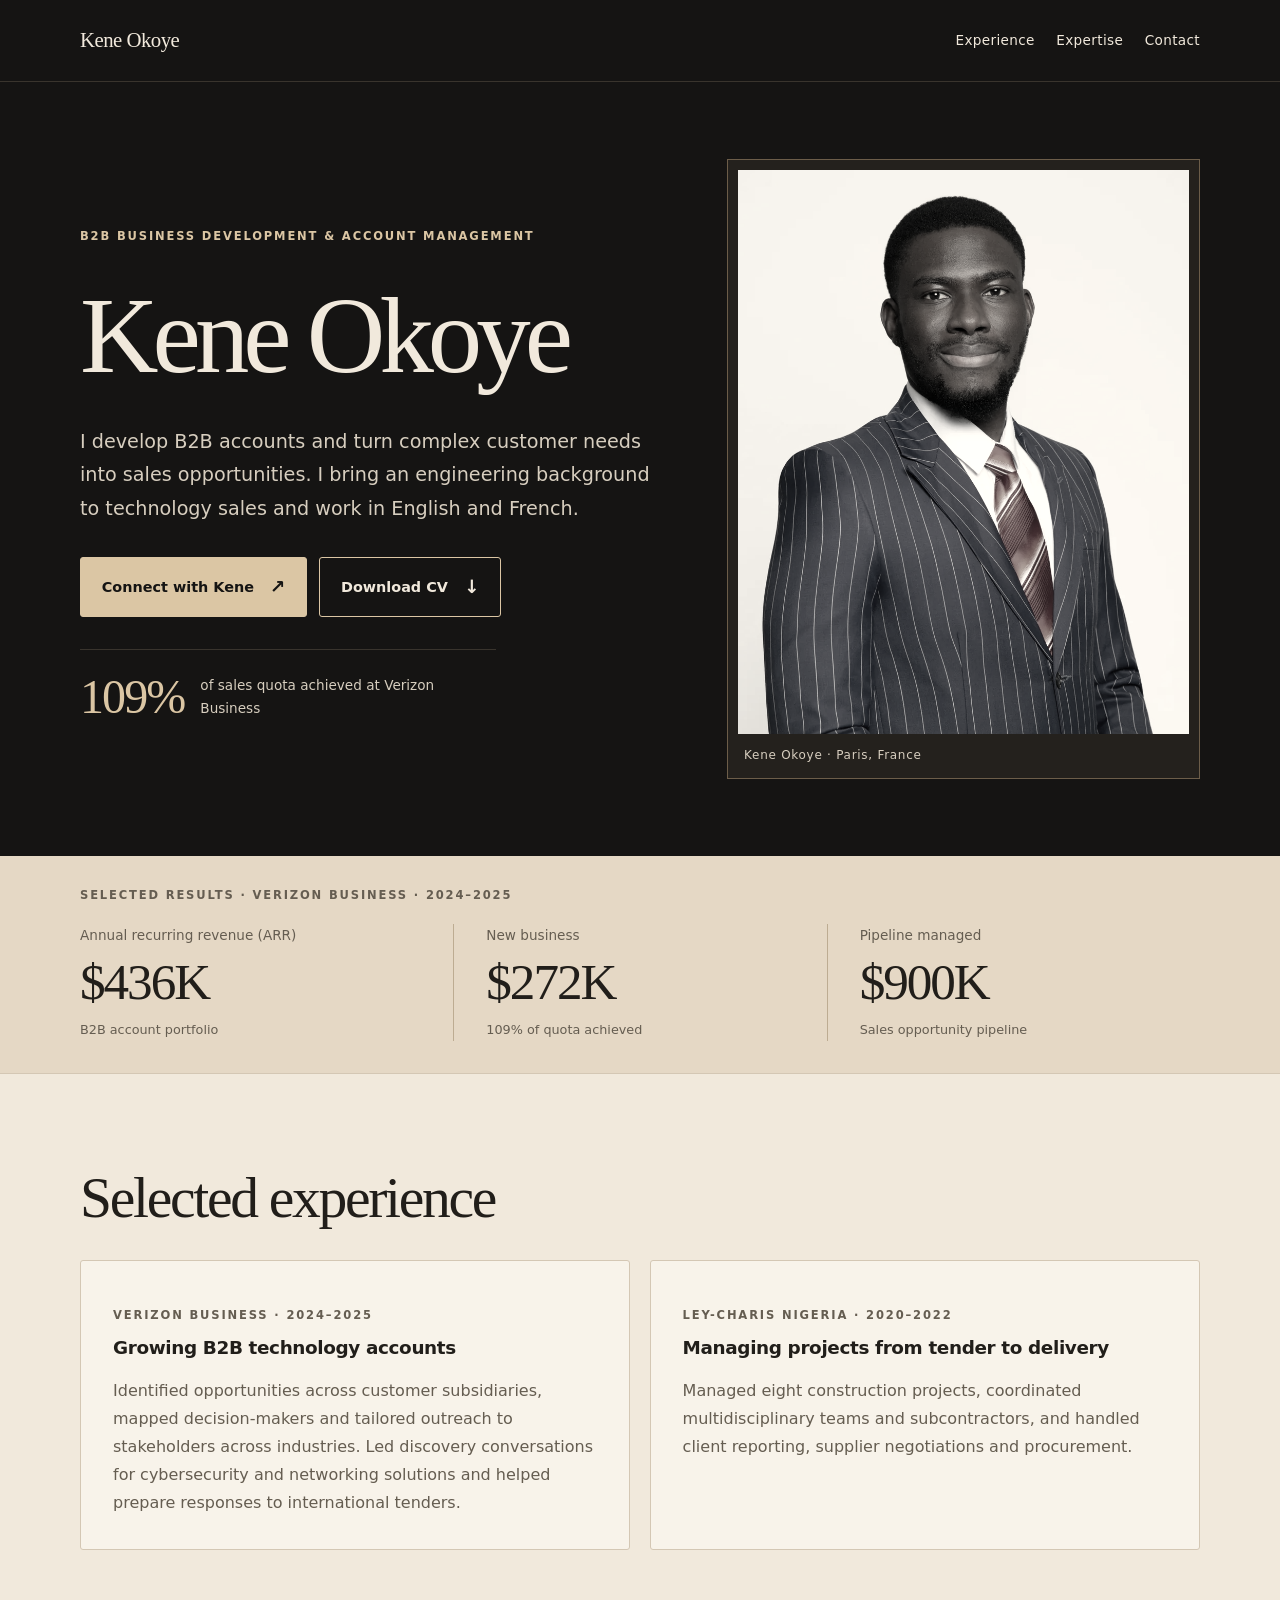
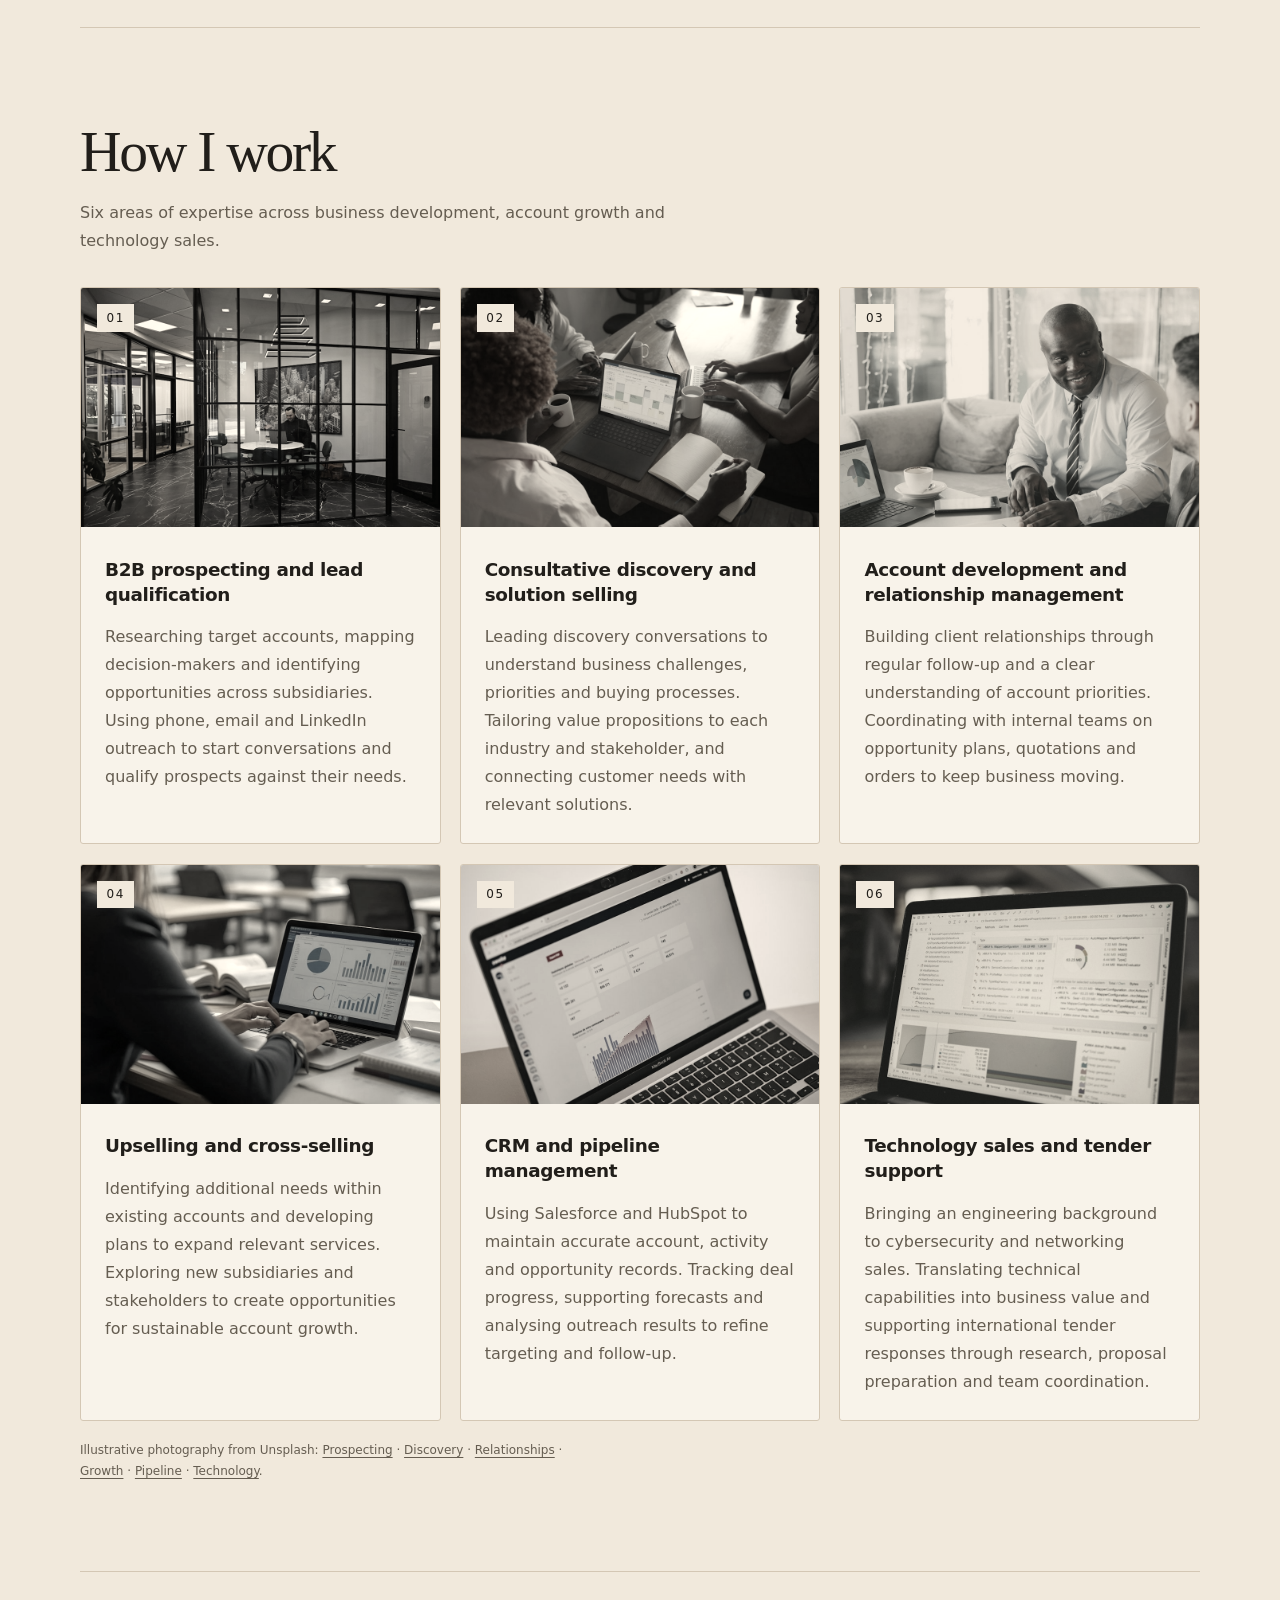
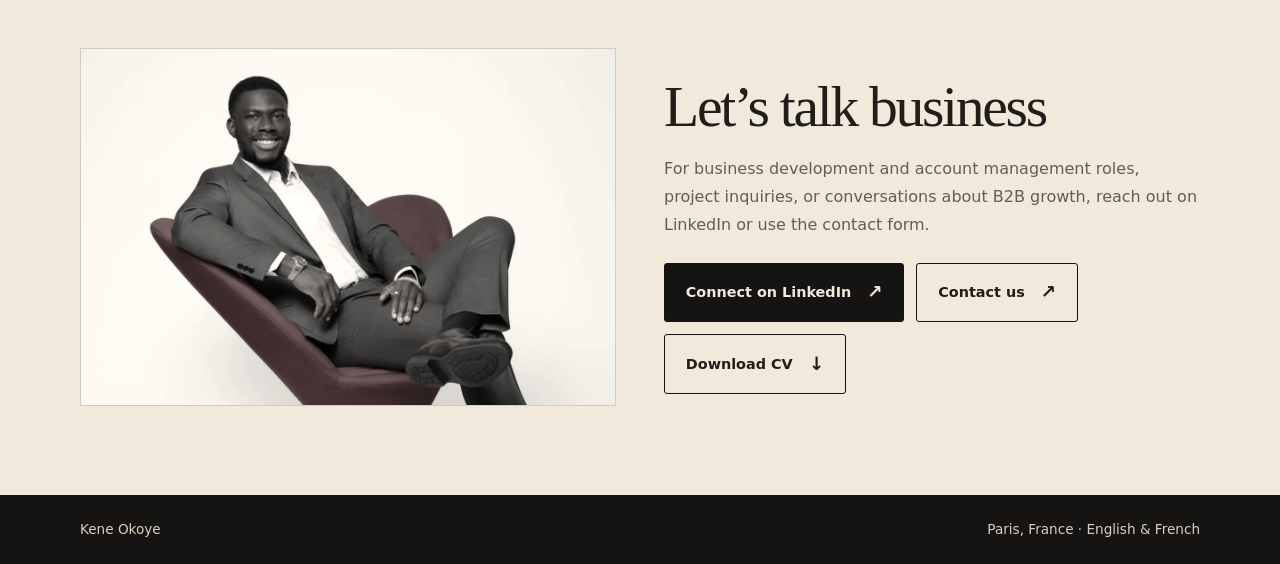
==== index.html @ db41cf18 "Build Kene Okoye portfolio with expertise, results, contact form and CV" ====
<!doctype html>
<html lang="en">
<head>
  <meta charset="utf-8">
  <meta name="viewport" content="width=device-width, initial-scale=1">
  <meta name="description" content="Kene Okoye, bilingual B2B business development and account management professional based in Paris.">
  <title>Kene Okoye | Business Development &amp; Account Management</title>
  <style>
    :root { color-scheme: light; --ink:#211e1a; --dark:#151413; --cream:#f1e9dc; --accent:#dbc6a4; --muted:#655d51; --line:#d4c7b4; --paper:#f8f3ea; }
    * { box-sizing:border-box; }
    html { scroll-behavior:smooth; scroll-padding-top:1.5rem; }
    body { margin:0; font:1rem/1.75 system-ui,sans-serif; color:var(--ink); background:var(--cream); -webkit-font-smoothing:antialiased; }
    ::selection { background:var(--accent); color:var(--dark); }
    .wrap { width:min(1120px, calc(100% - 3rem)); margin:auto; }
    header, .hero, footer { background:var(--dark); color:var(--cream); }
    header { border-bottom:1px solid #39342d; }
    nav, .footer-row { display:flex; align-items:center; justify-content:space-between; flex-wrap:wrap; gap:1rem; padding-block:1.4rem; }
    nav div { display:flex; flex-wrap:wrap; gap:.65rem 1.35rem; }
    a { color:inherit; text-underline-offset:.25em; }
    nav a, .button { text-decoration:none; }
    nav a:hover { text-decoration:underline; }
    a:focus-visible { outline:3px solid currentColor; outline-offset:5px; }
    .brand { font-family:Georgia,serif; font-size:1.3rem; letter-spacing:-.025em; }
    nav div a { font-size:.85rem; letter-spacing:.025em; padding-block:.3rem; }
    .skip-link { position:absolute; top:.5rem; left:1rem; padding:.5rem 1rem; background:var(--cream); color:var(--dark); transform:translateY(-200%); z-index:2; }
    .skip-link:focus { transform:translateY(0); }
    .hero .wrap { padding-block:clamp(3rem, 6vw, 6rem); display:grid; grid-template-columns:minmax(0,1.25fr) minmax(0,1fr); gap:3.5rem; align-items:center; }
    .hero-portrait { margin:0; padding: .6rem; border:1px solid #6c5d49; background:#24211d; }
    .hero-portrait img { display:block; width:100%; height:auto; aspect-ratio:4/5; object-fit:cover; object-position:50% 25%; filter:grayscale(.9) sepia(.1); }
    .hero-portrait figcaption { padding:.65rem .4rem .2rem; color:#d7cebf; font-size:.75rem; letter-spacing:.06em; }
    .eyebrow { text-transform:uppercase; letter-spacing:.16em; font-size:.72rem; font-weight:650; }
    .hero .eyebrow { color:var(--accent); }
    h1,h2 { font-family:Georgia,serif; font-weight:400; line-height:1.04; margin:.3em 0; }
    h1 { font-size:clamp(3.4rem, 8.5vw, 7.3rem); letter-spacing:-.055em; }
    h2 { font-size:clamp(2.2rem, 4.5vw, 3.6rem); letter-spacing:-.04em; }
    h3 { font-size:1.15rem; font-weight:600; line-height:1.35; margin:.4rem 0; letter-spacing:-.02em; }
    p { max-width:64ch; }
    .intro { font-size:clamp(1.05rem, 1.8vw, 1.2rem); color:#d7cebf; max-width:58ch; margin-block:1.5rem 2rem; }
    .button { display:inline-flex; align-items:center; gap:1rem; border:1px solid var(--dark); border-radius:3px; padding:.8rem 1.3rem; background:var(--dark); color:var(--cream); font-size:.9rem; font-weight:600; transition:background .18s,color .18s; }
    .button::after { content:'\2197'; font-size:1.15rem; }
    .button:hover { background:#3a332a; }
    .hero .button { background:var(--accent); border-color:var(--accent); color:var(--dark); }
    .hero .button:hover { background:var(--cream); }
    .hero .button-secondary { background:transparent; border-color:var(--accent); color:var(--cream); }
    .hero .button-secondary:hover { background:var(--accent); color:var(--dark); }
    .button-download::after { content:'\2193'; }
    .metric { display:flex; align-items:center; gap:1rem; margin-top:2rem; padding-top:1.3rem; border-top:1px solid #39342d; font-size:.85rem; color:#d7cebf; max-width:26rem; }
    .metric strong { flex:none; color:var(--accent); font:3rem/1.1 Georgia,serif; letter-spacing:-.04em; }
    .results-band { background:#e5d8c5; border-bottom:1px solid var(--line); padding-block:1.8rem 2rem; }
    .results-band .eyebrow { color:var(--muted); margin:0 0 1.2rem; }
    .results { display:grid; grid-template-columns:repeat(3,minmax(0,1fr)); margin:0; }
    .results > div { padding:0 2rem; border-left:1px solid #bdac92; }
    .results > div:first-child { padding-left:0; border-left:0; }
    .results dt { font-size:.85rem; color:var(--muted); }
    .results dd { margin:.3rem 0 0; font:clamp(2.3rem,4vw,3.2rem)/1.15 Georgia,serif; letter-spacing:-.04em; }
    .results small { display:block; margin-top:.45rem; font-size:.8rem; color:var(--muted); }
    section { padding-block:clamp(2.8rem, 6vw, 5.5rem); }
    section + section { border-top:1px solid var(--line); }
    .grid { display:grid; grid-template-columns:repeat(2,minmax(0,1fr)); gap:1.2rem; margin-top:2rem; }
    article { padding:clamp(1.3rem, 3vw, 2rem); border:1px solid var(--line); border-radius:3px; background:var(--paper); }
    article .eyebrow, .muted { color:var(--muted); }
    article p:last-child { margin-bottom:0; color:var(--muted); }
    .expertise-grid { grid-template-columns:repeat(3,minmax(0,1fr)); counter-reset:expertise; }
    .expertise-grid article { counter-increment:expertise; padding:0; overflow:hidden; position:relative; }
    .expertise-grid article::before { content:counter(expertise,decimal-leading-zero); position:absolute; top:1rem; left:1rem; z-index:1; padding:.3rem .6rem; background:var(--cream); color:var(--ink); font:.75rem/1.5 system-ui,sans-serif; letter-spacing:.12em; }
    .expertise-image { display:block; width:100%; height:auto; aspect-ratio:3/2; object-fit:cover; filter:grayscale(.85) sepia(.18); }
    .expertise-content { padding:1.5rem; }
    .photo-credits { margin-top:1.2rem; font-size:.75rem; color:var(--muted); }
    .section-intro { color:var(--muted); margin-top:1rem; }
    #contact { padding-bottom:clamp(3.5rem,7vw,6rem); display:grid; grid-template-columns:minmax(0,1fr) minmax(0,1fr); align-items:center; gap:3rem; }
    .contact-photo { margin:0; }
    .contact-photo img { display:block; width:100%; height:auto; aspect-ratio:3/2; object-fit:cover; filter:grayscale(.9) sepia(.1); border:1px solid var(--line); }
    #contact p { color:var(--muted); margin-bottom:1.5rem; }
    .contact-actions { display:flex; flex-wrap:wrap; align-items:center; gap:.75rem; }
    .button-secondary { background:transparent; color:var(--ink); }
    .button-secondary:hover { background:var(--accent); }
    .footer-row { font-size:.85rem; color:#d7cebf; }
    @media (max-width:900px) { .expertise-grid { grid-template-columns:repeat(2,minmax(0,1fr)); } .hero .wrap { grid-template-columns:1fr; gap:2.5rem; } .hero-portrait { width:min(100%,440px); } #contact { gap:2rem; } }
    @media (max-width:680px) { .grid,#contact { grid-template-columns:1fr; } .metric { max-width:100%; } .wrap { width:calc(100% - 2rem); } .results { grid-template-columns:1fr; gap:1.2rem; } .results > div { padding:1.2rem 0 0; border-left:0; border-top:1px solid #bdac92; } .results > div:first-child { padding-top:0; border-top:0; } }
    @media (prefers-reduced-motion:reduce) { html { scroll-behavior:auto; } .button { transition:none; } }
  </style>
</head>
<body>
  <a class="skip-link" href="#top">Skip to content</a>
  <header>
    <nav class="wrap" aria-label="Main navigation">
      <a class="brand" href="#top">Kene Okoye</a>
      <div><a href="#experience">Experience</a><a href="#expertise">Expertise</a><a href="#contact">Contact</a></div>
    </nav>
  </header>
  <main id="top">
    <div class="hero">
      <div class="wrap">
        <div>
          <p class="eyebrow">B2B business development &amp; account management</p>
          <h1>Kene Okoye</h1>
          <p class="intro">I develop B2B accounts and turn complex customer needs into sales opportunities. I bring an engineering background to technology sales and work in English and French.</p>
          <div class="contact-actions">
            <a class="button" href="#contact">Connect with Kene</a>
            <a class="button button-secondary button-download" href="assets/documents/kene-okoye-cv.pdf" download="Kene-Okoye-CV.pdf">Download CV</a>
          </div>
          <aside class="metric" aria-label="Sales result"><strong>109%</strong><span>of sales quota achieved at Verizon Business</span></aside>
        </div>
        <figure class="hero-portrait">
          <img src="assets/images/kene-headshot.webp" alt="Kene Okoye in a suit" width="1100" height="1100" fetchpriority="high" decoding="async">
          <figcaption>Kene Okoye · Paris, France</figcaption>
        </figure>
      </div>
    </div>
    <div class="results-band" aria-label="Verizon Business sales results">
      <div class="wrap">
        <p class="eyebrow">Selected results · Verizon Business · 2024–2025</p>
        <dl class="results">
          <div><dt>Annual recurring revenue (ARR)</dt><dd>$436K</dd><small>B2B account portfolio</small></div>
          <div><dt>New business</dt><dd>$272K</dd><small>109% of quota achieved</small></div>
          <div><dt>Pipeline managed</dt><dd>$900K</dd><small>Sales opportunity pipeline</small></div>
        </dl>
      </div>
    </div>
    <div class="wrap">
      <section id="experience">
        <h2>Selected experience</h2>
        <div class="grid">
          <article>
            <p class="eyebrow">Verizon Business · 2024–2025</p>
            <h3>Growing B2B technology accounts</h3>
            <p>Identified opportunities across customer subsidiaries, mapped decision-makers and tailored outreach to stakeholders across industries. Led discovery conversations for cybersecurity and networking solutions and helped prepare responses to international tenders.</p>
          </article>
          <article>
            <p class="eyebrow">Ley-Charis Nigeria · 2020–2022</p>
            <h3>Managing projects from tender to delivery</h3>
            <p>Managed eight construction projects, coordinated multidisciplinary teams and subcontractors, and handled client reporting, supplier negotiations and procurement.</p>
          </article>
        </div>
      </section>
      <section id="expertise">
        <h2>How I work</h2>
        <p class="section-intro">Six areas of expertise across business development, account growth and technology sales.</p>
        <div class="grid expertise-grid">
          <article>
            <img class="expertise-image" src="assets/images/prospecting.jpg" alt="Professional researching accounts on a laptop in a modern office" width="900" height="600" loading="lazy" decoding="async">
            <div class="expertise-content">
            <h3>B2B prospecting and lead qualification</h3>
            <p>Researching target accounts, mapping decision-makers and identifying opportunities across subsidiaries. Using phone, email and LinkedIn outreach to start conversations and qualify prospects against their needs.</p>
            </div>
          </article>
          <article>
            <img class="expertise-image" src="assets/images/discovery.jpg" alt="Colleagues discussing plans together around a laptop" width="900" height="600" loading="lazy" decoding="async">
            <div class="expertise-content">
            <h3>Consultative discovery and solution selling</h3>
            <p>Leading discovery conversations to understand business challenges, priorities and buying processes. Tailoring value propositions to each industry and stakeholder, and connecting customer needs with relevant solutions.</p>
            </div>
          </article>
          <article>
            <img class="expertise-image" src="assets/images/relationships.jpg" alt="Business professionals reviewing information together during a meeting" width="900" height="600" loading="lazy" decoding="async">
            <div class="expertise-content">
            <h3>Account development and relationship management</h3>
            <p>Building client relationships through regular follow-up and a clear understanding of account priorities. Coordinating with internal teams on opportunity plans, quotations and orders to keep business moving.</p>
            </div>
          </article>
          <article>
            <img class="expertise-image" src="assets/images/growth.jpg" alt="Professional analysing charts and business performance on a laptop" width="900" height="600" loading="lazy" decoding="async">
            <div class="expertise-content">
            <h3>Upselling and cross-selling</h3>
            <p>Identifying additional needs within existing accounts and developing plans to expand relevant services. Exploring new subsidiaries and stakeholders to create opportunities for sustainable account growth.</p>
            </div>
          </article>
          <article>
            <img class="expertise-image" src="assets/images/pipeline.jpg" alt="Laptop displaying an analytics dashboard with charts and statistics" width="900" height="600" loading="lazy" decoding="async">
            <div class="expertise-content">
            <h3>CRM and pipeline management</h3>
            <p>Using Salesforce and HubSpot to maintain accurate account, activity and opportunity records. Tracking deal progress, supporting forecasts and analysing outreach results to refine targeting and follow-up.</p>
            </div>
          </article>
          <article>
            <img class="expertise-image" src="assets/images/technology.jpg" alt="Computer screen displaying code and data charts" width="900" height="600" loading="lazy" decoding="async">
            <div class="expertise-content">
            <h3>Technology sales and tender support</h3>
            <p>Bringing an engineering background to cybersecurity and networking sales. Translating technical capabilities into business value and supporting international tender responses through research, proposal preparation and team coordination.</p>
            </div>
          </article>
        </div>
        <p class="photo-credits">Illustrative photography from Unsplash:
          <a href="https://unsplash.com/photos/man-working-on-laptop-in-modern-office-meeting-room-6PndD8S9XMw">Prospecting</a> ·
          <a href="https://unsplash.com/photos/three-people-in-a-meeting-at-a-table-discussing-schedule-on-their-microsoft-laptop-FUGfBZDQOwI">Discovery</a> ·
          <a href="https://unsplash.com/photos/two-businessmen-in-a-meeting-with-laptop-and-laptop-1gMIeDTl2u8">Relationships</a> ·
          <a href="https://unsplash.com/photos/woman-working-on-laptop-with-charts-and-graphs-KNQUEQwTCY4">Growth</a> ·
          <a href="https://unsplash.com/photos/a-laptop-screen-displays-data-analytics-charts-and-statistics-fDisDvdiqrQ">Pipeline</a> ·
          <a href="https://unsplash.com/photos/laptop-screen-displaying-code-and-data-charts-GQOylIn892U">Technology</a>.
        </p>
      </section>
      <section id="contact">
        <figure class="contact-photo">
          <img src="assets/images/kene-seated.webp" alt="Kene Okoye smiling while seated in an armchair" width="1200" height="800" loading="lazy" decoding="async">
        </figure>
        <div>
        <h2>Let’s talk business</h2>
        <p>For business development and account management roles, project inquiries, or conversations about B2B growth, reach out on LinkedIn or use the contact form.</p>
        <div class="contact-actions">
          <a class="button" href="https://www.linkedin.com/in/kene-okoye01/">Connect on LinkedIn</a>
          <a class="button button-secondary" href="https://docs.google.com/forms/d/e/1FAIpQLScuPW3dNov2csbf04RB3wvjahwgCT53F1jnIrBl4T7dd1xnuA/viewform?usp=publish-editor" target="_blank" rel="noopener noreferrer">Contact us</a>
          <a class="button button-secondary button-download" href="assets/documents/kene-okoye-cv.pdf" download="Kene-Okoye-CV.pdf">Download CV</a>
        </div>
        </div>
      </section>
    </div>
  </main>
  <footer>
    <div class="wrap footer-row"><span>Kene Okoye</span><span>Paris, France · English &amp; French</span></div>
  </footer>
</body>
</html>
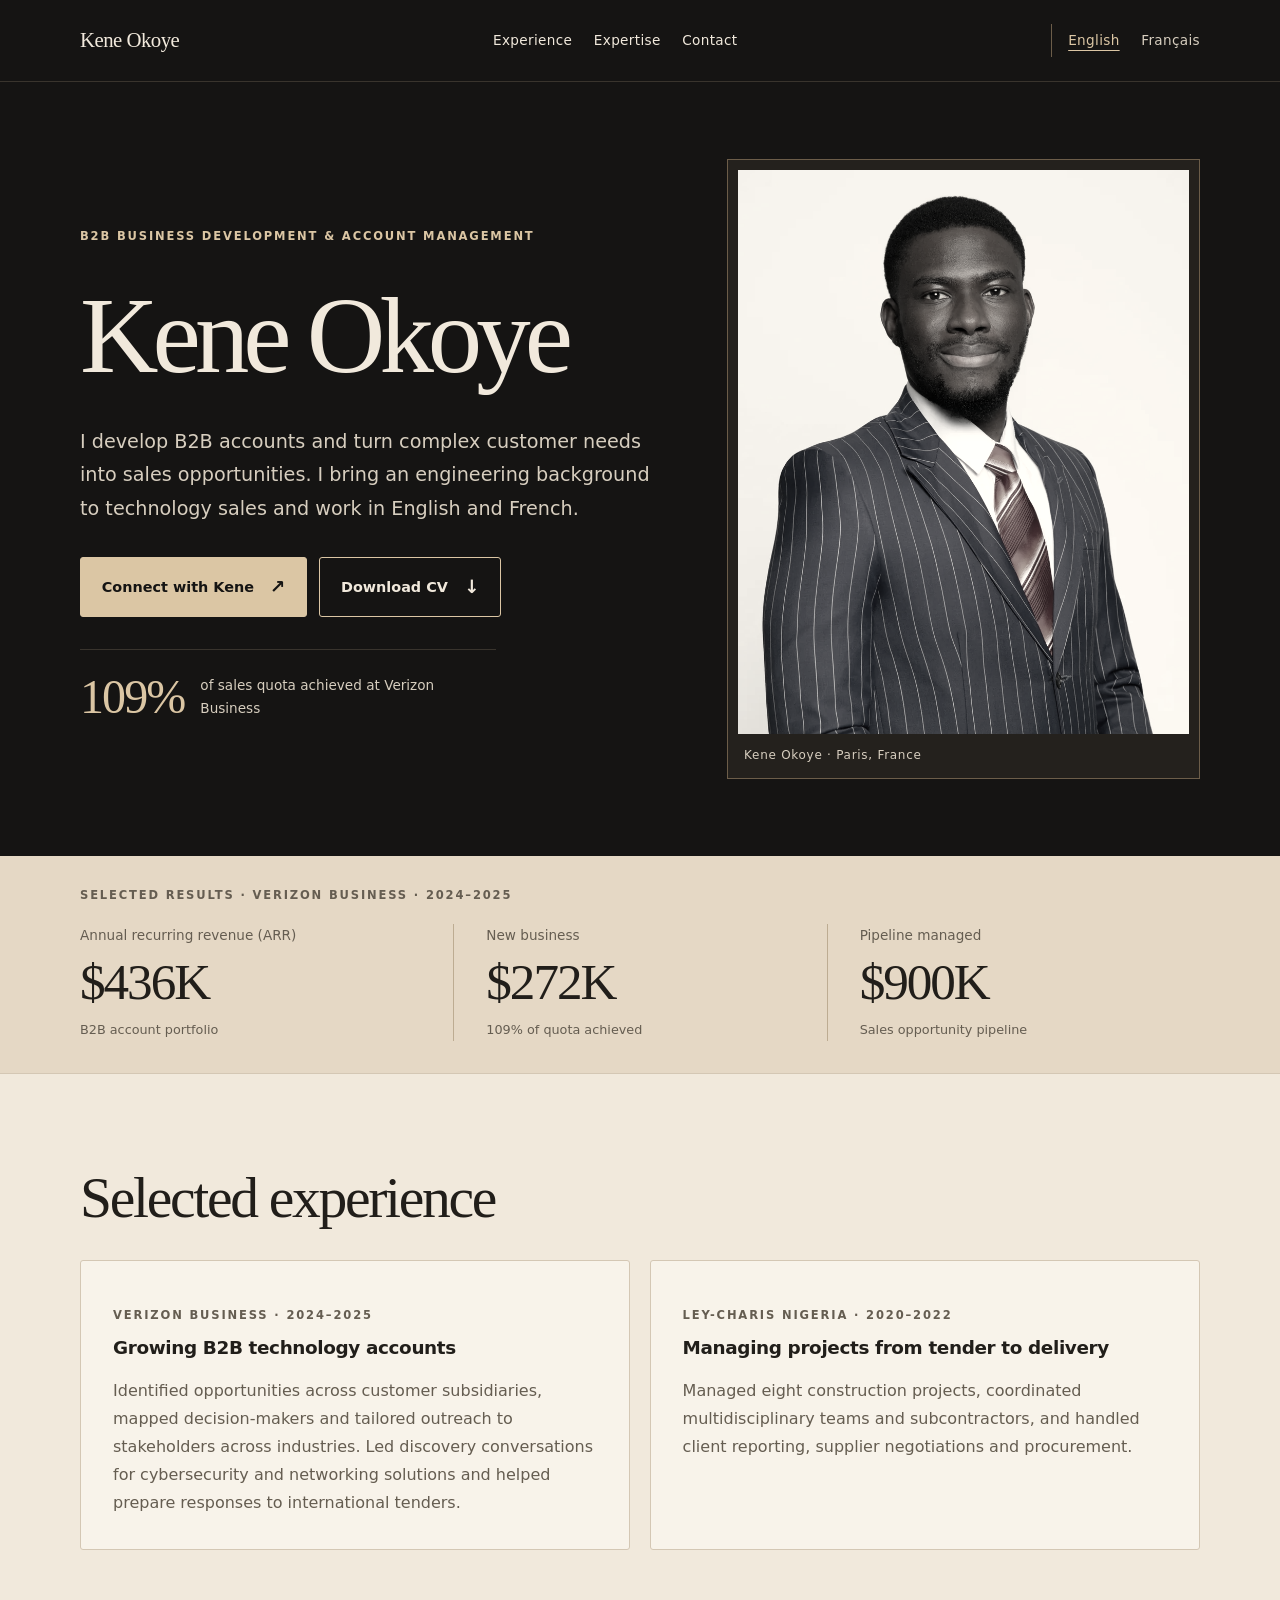
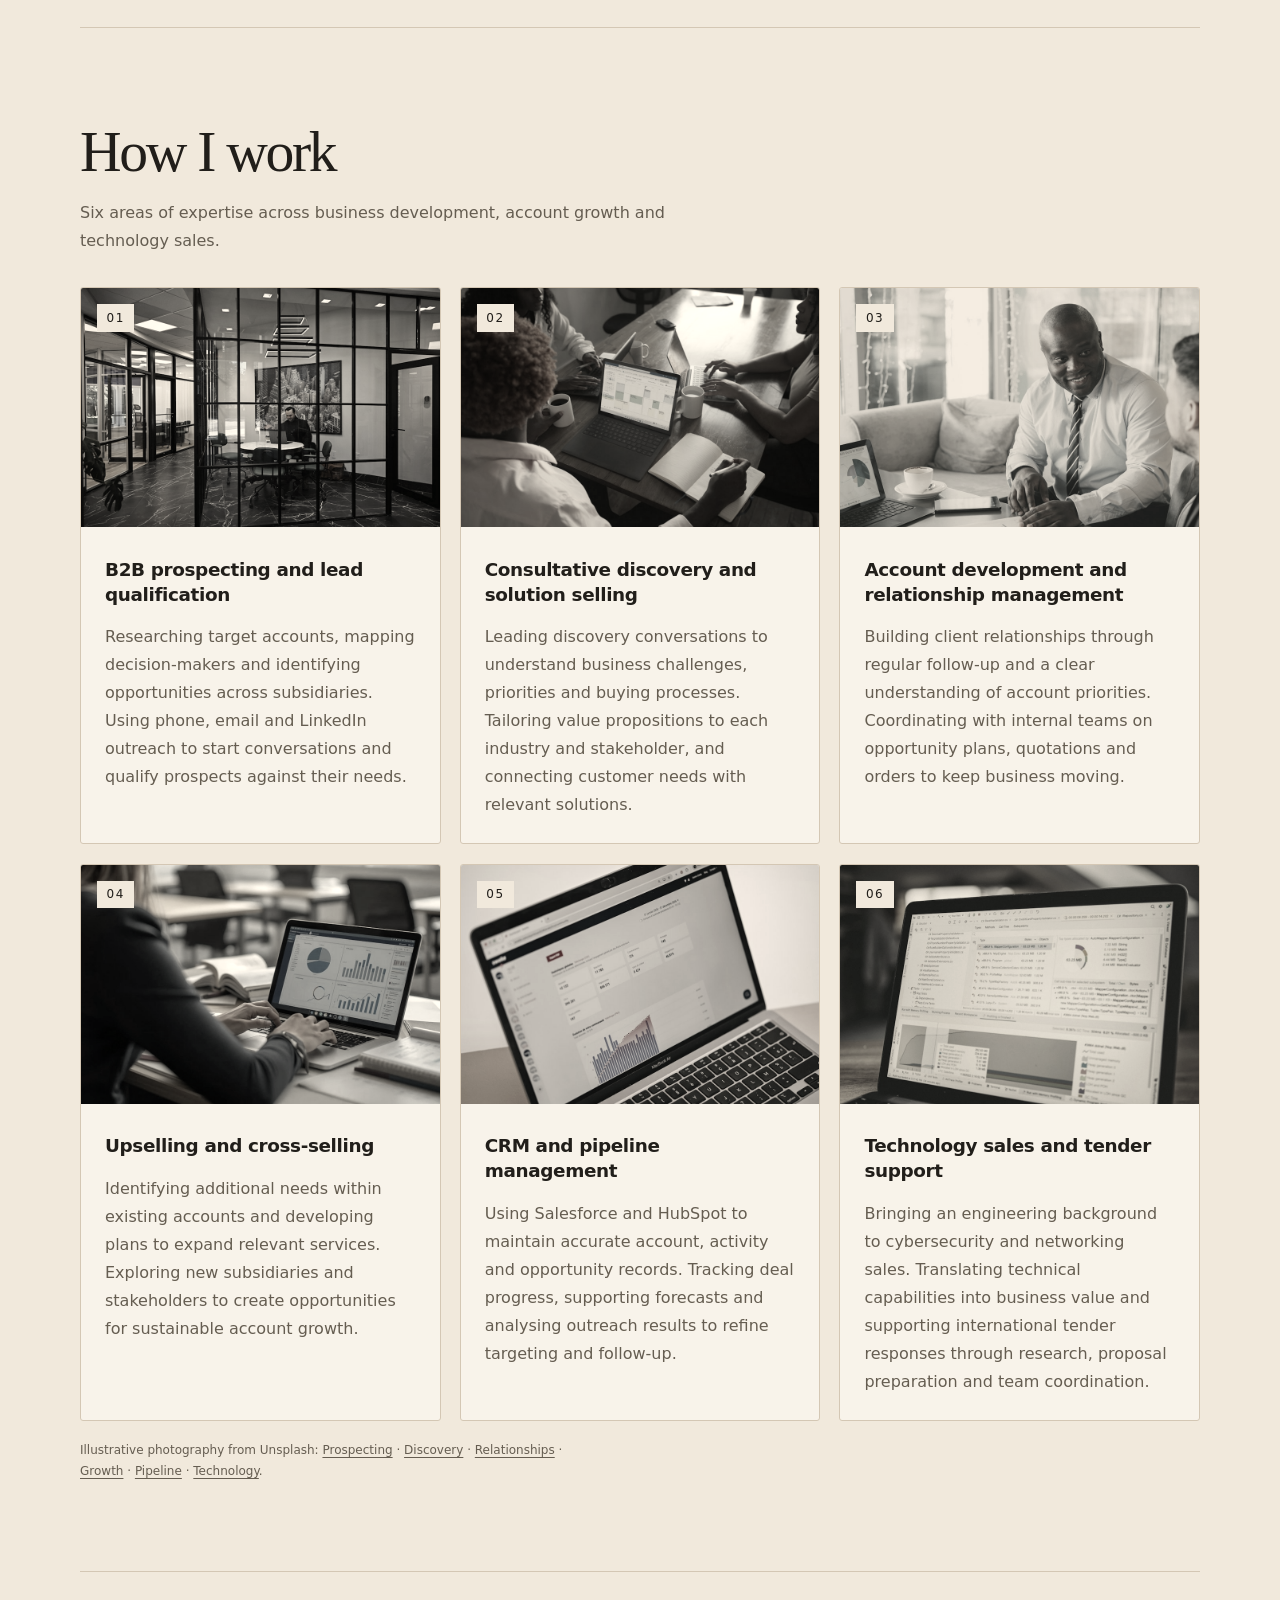
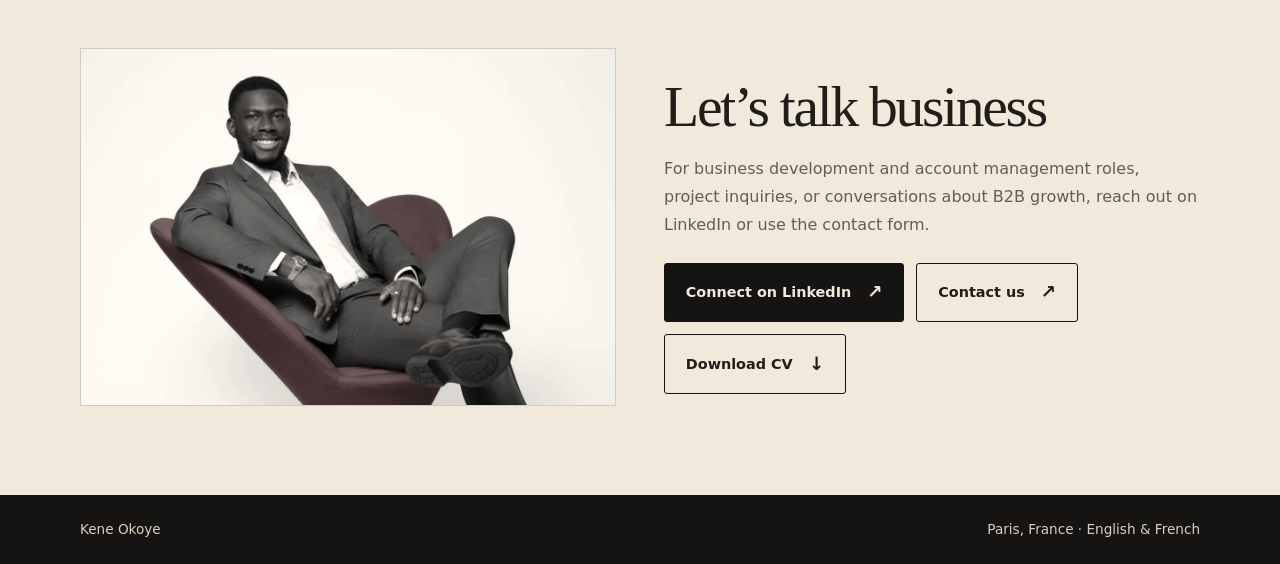
==== commit d6c2d0c1: "Add French portfolio and English/French language switcher" ====
--- a/index.html
+++ b/index.html
@@ -4,81 +4,11 @@
   <meta charset="utf-8">
   <meta name="viewport" content="width=device-width, initial-scale=1">
   <meta name="description" content="Kene Okoye, bilingual B2B business development and account management professional based in Paris.">
+  <link rel="alternate" hreflang="en" href="https://keneokoye007.github.io/portfolio/">
+  <link rel="alternate" hreflang="fr" href="https://keneokoye007.github.io/portfolio/fr.html">
+  <link rel="alternate" hreflang="x-default" href="https://keneokoye007.github.io/portfolio/">
   <title>Kene Okoye | Business Development &amp; Account Management</title>
-  <style>
-    :root { color-scheme: light; --ink:#211e1a; --dark:#151413; --cream:#f1e9dc; --accent:#dbc6a4; --muted:#655d51; --line:#d4c7b4; --paper:#f8f3ea; }
-    * { box-sizing:border-box; }
-    html { scroll-behavior:smooth; scroll-padding-top:1.5rem; }
-    body { margin:0; font:1rem/1.75 system-ui,sans-serif; color:var(--ink); background:var(--cream); -webkit-font-smoothing:antialiased; }
-    ::selection { background:var(--accent); color:var(--dark); }
-    .wrap { width:min(1120px, calc(100% - 3rem)); margin:auto; }
-    header, .hero, footer { background:var(--dark); color:var(--cream); }
-    header { border-bottom:1px solid #39342d; }
-    nav, .footer-row { display:flex; align-items:center; justify-content:space-between; flex-wrap:wrap; gap:1rem; padding-block:1.4rem; }
-    nav div { display:flex; flex-wrap:wrap; gap:.65rem 1.35rem; }
-    a { color:inherit; text-underline-offset:.25em; }
-    nav a, .button { text-decoration:none; }
-    nav a:hover { text-decoration:underline; }
-    a:focus-visible { outline:3px solid currentColor; outline-offset:5px; }
-    .brand { font-family:Georgia,serif; font-size:1.3rem; letter-spacing:-.025em; }
-    nav div a { font-size:.85rem; letter-spacing:.025em; padding-block:.3rem; }
-    .skip-link { position:absolute; top:.5rem; left:1rem; padding:.5rem 1rem; background:var(--cream); color:var(--dark); transform:translateY(-200%); z-index:2; }
-    .skip-link:focus { transform:translateY(0); }
-    .hero .wrap { padding-block:clamp(3rem, 6vw, 6rem); display:grid; grid-template-columns:minmax(0,1.25fr) minmax(0,1fr); gap:3.5rem; align-items:center; }
-    .hero-portrait { margin:0; padding: .6rem; border:1px solid #6c5d49; background:#24211d; }
-    .hero-portrait img { display:block; width:100%; height:auto; aspect-ratio:4/5; object-fit:cover; object-position:50% 25%; filter:grayscale(.9) sepia(.1); }
-    .hero-portrait figcaption { padding:.65rem .4rem .2rem; color:#d7cebf; font-size:.75rem; letter-spacing:.06em; }
-    .eyebrow { text-transform:uppercase; letter-spacing:.16em; font-size:.72rem; font-weight:650; }
-    .hero .eyebrow { color:var(--accent); }
-    h1,h2 { font-family:Georgia,serif; font-weight:400; line-height:1.04; margin:.3em 0; }
-    h1 { font-size:clamp(3.4rem, 8.5vw, 7.3rem); letter-spacing:-.055em; }
-    h2 { font-size:clamp(2.2rem, 4.5vw, 3.6rem); letter-spacing:-.04em; }
-    h3 { font-size:1.15rem; font-weight:600; line-height:1.35; margin:.4rem 0; letter-spacing:-.02em; }
-    p { max-width:64ch; }
-    .intro { font-size:clamp(1.05rem, 1.8vw, 1.2rem); color:#d7cebf; max-width:58ch; margin-block:1.5rem 2rem; }
-    .button { display:inline-flex; align-items:center; gap:1rem; border:1px solid var(--dark); border-radius:3px; padding:.8rem 1.3rem; background:var(--dark); color:var(--cream); font-size:.9rem; font-weight:600; transition:background .18s,color .18s; }
-    .button::after { content:'\2197'; font-size:1.15rem; }
-    .button:hover { background:#3a332a; }
-    .hero .button { background:var(--accent); border-color:var(--accent); color:var(--dark); }
-    .hero .button:hover { background:var(--cream); }
-    .hero .button-secondary { background:transparent; border-color:var(--accent); color:var(--cream); }
-    .hero .button-secondary:hover { background:var(--accent); color:var(--dark); }
-    .button-download::after { content:'\2193'; }
-    .metric { display:flex; align-items:center; gap:1rem; margin-top:2rem; padding-top:1.3rem; border-top:1px solid #39342d; font-size:.85rem; color:#d7cebf; max-width:26rem; }
-    .metric strong { flex:none; color:var(--accent); font:3rem/1.1 Georgia,serif; letter-spacing:-.04em; }
-    .results-band { background:#e5d8c5; border-bottom:1px solid var(--line); padding-block:1.8rem 2rem; }
-    .results-band .eyebrow { color:var(--muted); margin:0 0 1.2rem; }
-    .results { display:grid; grid-template-columns:repeat(3,minmax(0,1fr)); margin:0; }
-    .results > div { padding:0 2rem; border-left:1px solid #bdac92; }
-    .results > div:first-child { padding-left:0; border-left:0; }
-    .results dt { font-size:.85rem; color:var(--muted); }
-    .results dd { margin:.3rem 0 0; font:clamp(2.3rem,4vw,3.2rem)/1.15 Georgia,serif; letter-spacing:-.04em; }
-    .results small { display:block; margin-top:.45rem; font-size:.8rem; color:var(--muted); }
-    section { padding-block:clamp(2.8rem, 6vw, 5.5rem); }
-    section + section { border-top:1px solid var(--line); }
-    .grid { display:grid; grid-template-columns:repeat(2,minmax(0,1fr)); gap:1.2rem; margin-top:2rem; }
-    article { padding:clamp(1.3rem, 3vw, 2rem); border:1px solid var(--line); border-radius:3px; background:var(--paper); }
-    article .eyebrow, .muted { color:var(--muted); }
-    article p:last-child { margin-bottom:0; color:var(--muted); }
-    .expertise-grid { grid-template-columns:repeat(3,minmax(0,1fr)); counter-reset:expertise; }
-    .expertise-grid article { counter-increment:expertise; padding:0; overflow:hidden; position:relative; }
-    .expertise-grid article::before { content:counter(expertise,decimal-leading-zero); position:absolute; top:1rem; left:1rem; z-index:1; padding:.3rem .6rem; background:var(--cream); color:var(--ink); font:.75rem/1.5 system-ui,sans-serif; letter-spacing:.12em; }
-    .expertise-image { display:block; width:100%; height:auto; aspect-ratio:3/2; object-fit:cover; filter:grayscale(.85) sepia(.18); }
-    .expertise-content { padding:1.5rem; }
-    .photo-credits { margin-top:1.2rem; font-size:.75rem; color:var(--muted); }
-    .section-intro { color:var(--muted); margin-top:1rem; }
-    #contact { padding-bottom:clamp(3.5rem,7vw,6rem); display:grid; grid-template-columns:minmax(0,1fr) minmax(0,1fr); align-items:center; gap:3rem; }
-    .contact-photo { margin:0; }
-    .contact-photo img { display:block; width:100%; height:auto; aspect-ratio:3/2; object-fit:cover; filter:grayscale(.9) sepia(.1); border:1px solid var(--line); }
-    #contact p { color:var(--muted); margin-bottom:1.5rem; }
-    .contact-actions { display:flex; flex-wrap:wrap; align-items:center; gap:.75rem; }
-    .button-secondary { background:transparent; color:var(--ink); }
-    .button-secondary:hover { background:var(--accent); }
-    .footer-row { font-size:.85rem; color:#d7cebf; }
-    @media (max-width:900px) { .expertise-grid { grid-template-columns:repeat(2,minmax(0,1fr)); } .hero .wrap { grid-template-columns:1fr; gap:2.5rem; } .hero-portrait { width:min(100%,440px); } #contact { gap:2rem; } }
-    @media (max-width:680px) { .grid,#contact { grid-template-columns:1fr; } .metric { max-width:100%; } .wrap { width:calc(100% - 2rem); } .results { grid-template-columns:1fr; gap:1.2rem; } .results > div { padding:1.2rem 0 0; border-left:0; border-top:1px solid #bdac92; } .results > div:first-child { padding-top:0; border-top:0; } }
-    @media (prefers-reduced-motion:reduce) { html { scroll-behavior:auto; } .button { transition:none; } }
-  </style>
+  <link rel="stylesheet" href="styles.css">
 </head>
 <body>
   <a class="skip-link" href="#top">Skip to content</a>
@@ -86,6 +16,10 @@
     <nav class="wrap" aria-label="Main navigation">
       <a class="brand" href="#top">Kene Okoye</a>
       <div><a href="#experience">Experience</a><a href="#expertise">Expertise</a><a href="#contact">Contact</a></div>
+      <div class="language-switch" role="group" aria-label="Language">
+        <a href="index.html" lang="en" hreflang="en" aria-current="page">English</a>
+        <a href="fr.html" lang="fr" hreflang="fr">Français</a>
+      </div>
     </nav>
   </header>
   <main id="top">
--- a/styles.css
+++ b/styles.css
@@ -0,0 +1,75 @@
+    :root { color-scheme: light; --ink:#211e1a; --dark:#151413; --cream:#f1e9dc; --accent:#dbc6a4; --muted:#655d51; --line:#d4c7b4; --paper:#f8f3ea; }
+    * { box-sizing:border-box; }
+    html { scroll-behavior:smooth; scroll-padding-top:1.5rem; }
+    body { margin:0; font:1rem/1.75 system-ui,sans-serif; color:var(--ink); background:var(--cream); -webkit-font-smoothing:antialiased; }
+    ::selection { background:var(--accent); color:var(--dark); }
+    .wrap { width:min(1120px, calc(100% - 3rem)); margin:auto; }
+    header, .hero, footer { background:var(--dark); color:var(--cream); }
+    header { border-bottom:1px solid #39342d; }
+    nav, .footer-row { display:flex; align-items:center; justify-content:space-between; flex-wrap:wrap; gap:1rem; padding-block:1.4rem; }
+    nav div { display:flex; flex-wrap:wrap; gap:.65rem 1.35rem; }
+    a { color:inherit; text-underline-offset:.25em; }
+    nav a, .button { text-decoration:none; }
+    nav a:hover { text-decoration:underline; }
+    a:focus-visible { outline:3px solid currentColor; outline-offset:5px; }
+    .brand { font-family:Georgia,serif; font-size:1.3rem; letter-spacing:-.025em; }
+    nav div a { font-size:.85rem; letter-spacing:.025em; padding-block:.3rem; }
+    .skip-link { position:absolute; top:.5rem; left:1rem; padding:.5rem 1rem; background:var(--cream); color:var(--dark); transform:translateY(-200%); z-index:2; }
+    .skip-link:focus { transform:translateY(0); }
+    .hero .wrap { padding-block:clamp(3rem, 6vw, 6rem); display:grid; grid-template-columns:minmax(0,1.25fr) minmax(0,1fr); gap:3.5rem; align-items:center; }
+    .hero-portrait { margin:0; padding: .6rem; border:1px solid #6c5d49; background:#24211d; }
+    .hero-portrait img { display:block; width:100%; height:auto; aspect-ratio:4/5; object-fit:cover; object-position:50% 25%; filter:grayscale(.9) sepia(.1); }
+    .hero-portrait figcaption { padding:.65rem .4rem .2rem; color:#d7cebf; font-size:.75rem; letter-spacing:.06em; }
+    .eyebrow { text-transform:uppercase; letter-spacing:.16em; font-size:.72rem; font-weight:650; }
+    .hero .eyebrow { color:var(--accent); }
+    h1,h2 { font-family:Georgia,serif; font-weight:400; line-height:1.04; margin:.3em 0; }
+    h1 { font-size:clamp(3.4rem, 8.5vw, 7.3rem); letter-spacing:-.055em; }
+    h2 { font-size:clamp(2.2rem, 4.5vw, 3.6rem); letter-spacing:-.04em; }
+    h3 { font-size:1.15rem; font-weight:600; line-height:1.35; margin:.4rem 0; letter-spacing:-.02em; }
+    p { max-width:64ch; }
+    .intro { font-size:clamp(1.05rem, 1.8vw, 1.2rem); color:#d7cebf; max-width:58ch; margin-block:1.5rem 2rem; }
+    .button { display:inline-flex; align-items:center; gap:1rem; border:1px solid var(--dark); border-radius:3px; padding:.8rem 1.3rem; background:var(--dark); color:var(--cream); font-size:.9rem; font-weight:600; transition:background .18s,color .18s; }
+    .button::after { content:'\2197'; font-size:1.15rem; }
+    .button:hover { background:#3a332a; }
+    .hero .button { background:var(--accent); border-color:var(--accent); color:var(--dark); }
+    .hero .button:hover { background:var(--cream); }
+    .hero .button-secondary { background:transparent; border-color:var(--accent); color:var(--cream); }
+    .hero .button-secondary:hover { background:var(--accent); color:var(--dark); }
+    .button-download::after { content:'\2193'; }
+    .metric { display:flex; align-items:center; gap:1rem; margin-top:2rem; padding-top:1.3rem; border-top:1px solid #39342d; font-size:.85rem; color:#d7cebf; max-width:26rem; }
+    .metric strong { flex:none; color:var(--accent); font:3rem/1.1 Georgia,serif; letter-spacing:-.04em; }
+    .results-band { background:#e5d8c5; border-bottom:1px solid var(--line); padding-block:1.8rem 2rem; }
+    .results-band .eyebrow { color:var(--muted); margin:0 0 1.2rem; }
+    .results { display:grid; grid-template-columns:repeat(3,minmax(0,1fr)); margin:0; }
+    .results > div { padding:0 2rem; border-left:1px solid #bdac92; }
+    .results > div:first-child { padding-left:0; border-left:0; }
+    .results dt { font-size:.85rem; color:var(--muted); }
+    .results dd { margin:.3rem 0 0; font:clamp(2.3rem,4vw,3.2rem)/1.15 Georgia,serif; letter-spacing:-.04em; }
+    .results small { display:block; margin-top:.45rem; font-size:.8rem; color:var(--muted); }
+    section { padding-block:clamp(2.8rem, 6vw, 5.5rem); }
+    section + section { border-top:1px solid var(--line); }
+    .grid { display:grid; grid-template-columns:repeat(2,minmax(0,1fr)); gap:1.2rem; margin-top:2rem; }
+    article { padding:clamp(1.3rem, 3vw, 2rem); border:1px solid var(--line); border-radius:3px; background:var(--paper); }
+    article .eyebrow, .muted { color:var(--muted); }
+    article p:last-child { margin-bottom:0; color:var(--muted); }
+    .expertise-grid { grid-template-columns:repeat(3,minmax(0,1fr)); counter-reset:expertise; }
+    .expertise-grid article { counter-increment:expertise; padding:0; overflow:hidden; position:relative; }
+    .expertise-grid article::before { content:counter(expertise,decimal-leading-zero); position:absolute; top:1rem; left:1rem; z-index:1; padding:.3rem .6rem; background:var(--cream); color:var(--ink); font:.75rem/1.5 system-ui,sans-serif; letter-spacing:.12em; }
+    .expertise-image { display:block; width:100%; height:auto; aspect-ratio:3/2; object-fit:cover; filter:grayscale(.85) sepia(.18); }
+    .expertise-content { padding:1.5rem; }
+    .photo-credits { margin-top:1.2rem; font-size:.75rem; color:var(--muted); }
+    .section-intro { color:var(--muted); margin-top:1rem; }
+    #contact { padding-bottom:clamp(3.5rem,7vw,6rem); display:grid; grid-template-columns:minmax(0,1fr) minmax(0,1fr); align-items:center; gap:3rem; }
+    .contact-photo { margin:0; }
+    .contact-photo img { display:block; width:100%; height:auto; aspect-ratio:3/2; object-fit:cover; filter:grayscale(.9) sepia(.1); border:1px solid var(--line); }
+    #contact p { color:var(--muted); margin-bottom:1.5rem; }
+    .contact-actions { display:flex; flex-wrap:wrap; align-items:center; gap:.75rem; }
+    .button-secondary { background:transparent; color:var(--ink); }
+    .button-secondary:hover { background:var(--accent); }
+    .footer-row { font-size:.85rem; color:#d7cebf; }
+    @media (max-width:900px) { .expertise-grid { grid-template-columns:repeat(2,minmax(0,1fr)); } .hero .wrap { grid-template-columns:1fr; gap:2.5rem; } .hero-portrait { width:min(100%,440px); } #contact { gap:2rem; } }
+    @media (max-width:680px) { .grid,#contact { grid-template-columns:1fr; } .metric { max-width:100%; } .wrap { width:calc(100% - 2rem); } .results { grid-template-columns:1fr; gap:1.2rem; } .results > div { padding:1.2rem 0 0; border-left:0; border-top:1px solid #bdac92; } .results > div:first-child { padding-top:0; border-top:0; } }
+    @media (prefers-reduced-motion:reduce) { html { scroll-behavior:auto; } .button { transition:none; } }
+    .language-switch { border-left:1px solid #6c5d49; padding-left:1rem; align-items:center; }
+    .language-switch a { color:#d7cebf; }
+    .language-switch a[aria-current="page"] { color:var(--accent); text-decoration:underline; text-underline-offset:.35em; }
